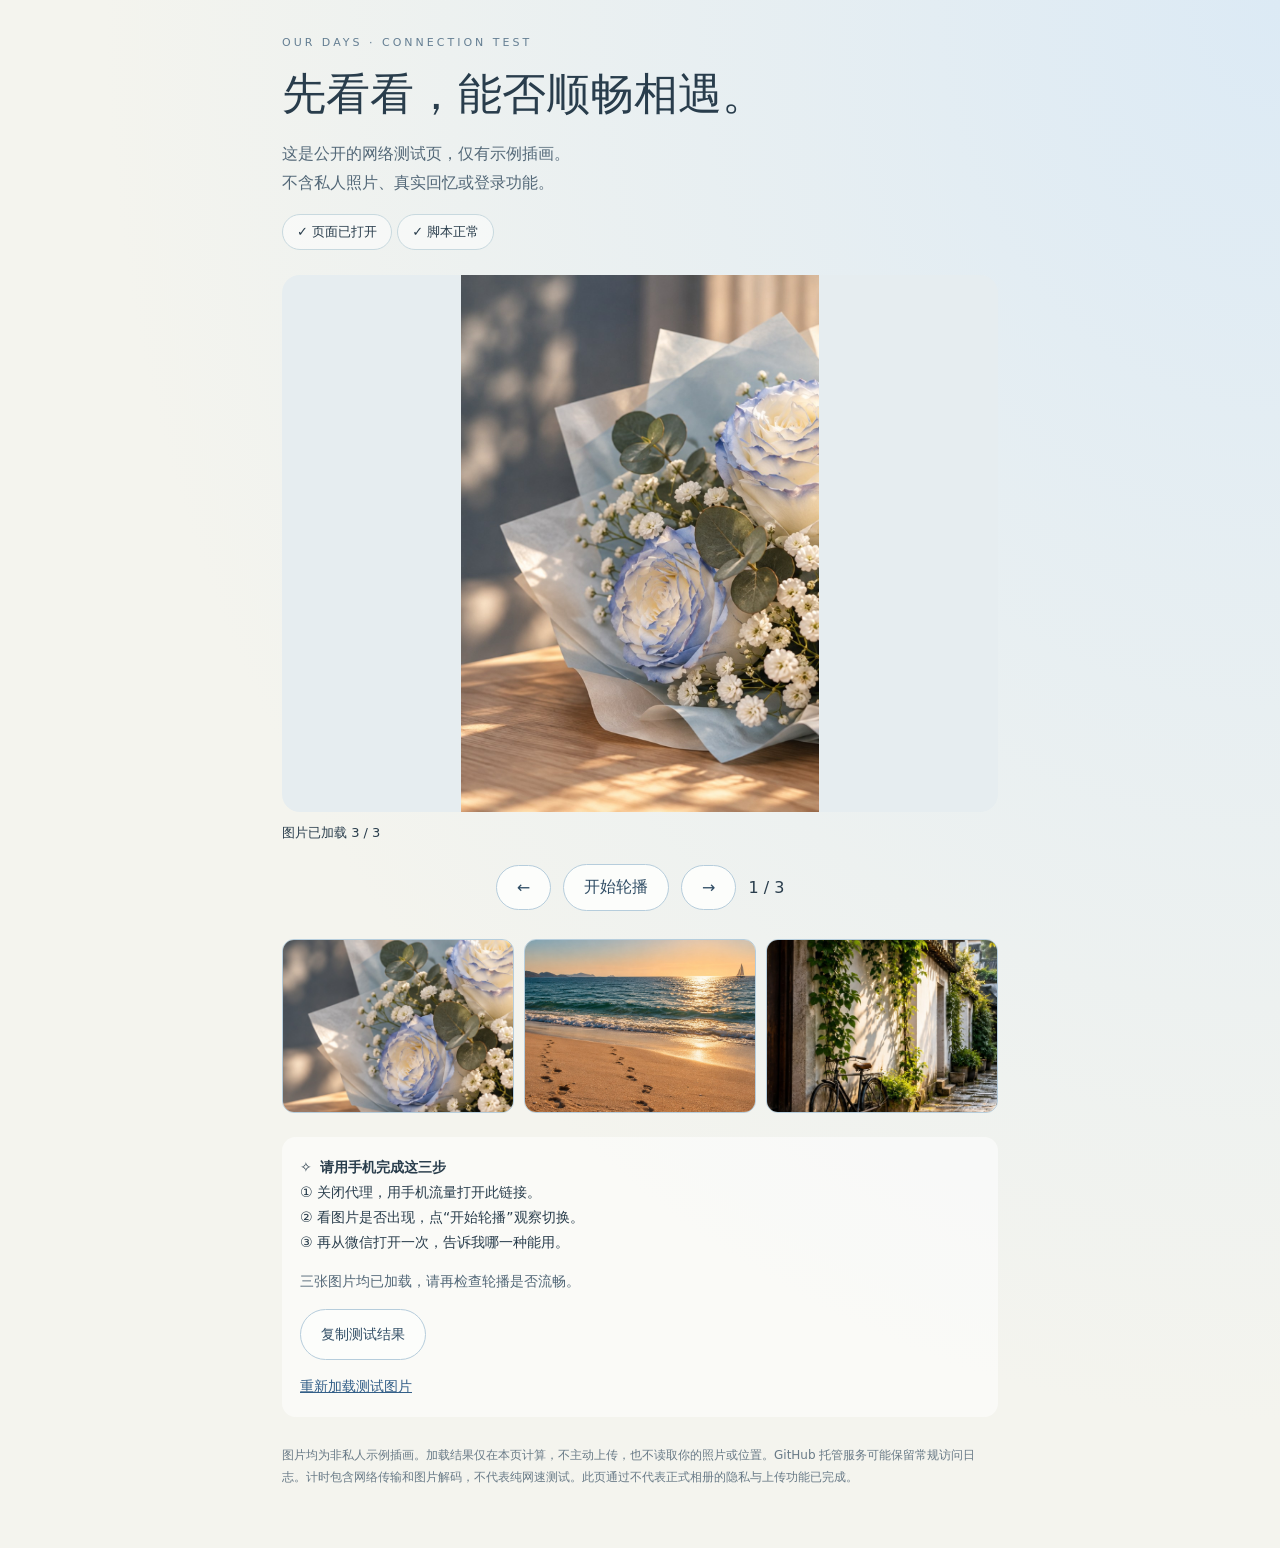
==== index.html @ d4336626 "Add sample-only mobile connectivity test" ====
<!doctype html>
<html lang="zh-CN"><head><meta charset="utf-8"><meta name="viewport" content="width=device-width,initial-scale=1"><meta name="robots" content="noindex,nofollow"><title>相册 · 手机访问测试</title>
<style>
:root{color-scheme:light;font-family:system-ui,-apple-system,"Microsoft YaHei",sans-serif;color:#293d4c;background:#f4f4ee}*{box-sizing:border-box}body{margin:0;background:radial-gradient(ellipse at top right,#dceaf5,transparent 65%);min-height:100vh}main{max-width:760px;margin:auto;padding:36px 22px 60px}.eyebrow{font-size:11px;letter-spacing:3px;color:#657f93}h1{font-family:Georgia,"Songti SC",serif;font-size:clamp(30px,7vw,44px);font-weight:500;margin:16px 0}p{line-height:1.8;color:#536878}.pill{display:inline-block;padding:8px 14px;border:1px solid #c8d9df;border-radius:24px;font-size:13px;background:#ffffff80}.stage{margin:25px 0 12px;position:relative;background:#e6edf0;border-radius:18px;overflow:hidden;aspect-ratio:4/3}.stage img{width:100%;height:100%;object-fit:contain}.status{font-size:13px;min-height:24px}.controls{display:flex;align-items:center;gap:12px;justify-content:center;margin:16px 0 28px}button{border:1px solid #b6cddc;background:#fcfdfb;color:#304d65;border-radius:30px;padding:12px 20px;font:inherit;cursor:pointer}button:focus-visible,a:focus-visible{outline:3px solid #537eaa;outline-offset:4px}.grid{display:grid;grid-template-columns:repeat(3,1fr);gap:10px}.grid button{padding:0;border-radius:12px;overflow:hidden;aspect-ratio:4/3}.grid img{width:100%;height:100%;object-fit:cover}.result{margin-top:24px;padding:18px;background:#ffffff90;border-radius:14px;line-height:1.8;font-size:14px}textarea{width:100%;min-height:180px;background:#fff;border:1px solid #c8d9df;border-radius:12px;padding:12px;font:inherit;font-size:13px;margin-top:12px}footer{margin-top:28px;font-size:12px;color:#687a87;line-height:1.8}a{color:#335f88}.orbit{display:inline-block;animation:turn 8s linear infinite;margin-right:8px}@keyframes turn{to{transform:rotate(360deg)}}@media(prefers-reduced-motion:reduce){.orbit{animation:none}}
</style></head><body><main>
<div class="eyebrow">OUR DAYS · CONNECTION TEST</div><h1>先看看，能否顺畅相遇。</h1>
<p>这是公开的网络测试页，仅有示例插画。<br>不含私人照片、真实回忆或登录功能。</p>
<span class="pill">✓ 页面已打开</span> <span class="pill" id="scriptStatus">脚本等待启动</span>
<div class="stage"><img id="hero" alt="示例风景，等待加载"></div>
<div class="status" id="imageStatus" role="status" aria-live="polite">准备加载 3 张示例图片…</div>
<div class="controls"><button id="prev" aria-label="上一张">←</button><button id="play">开始轮播</button><button id="next" aria-label="下一张">→</button><span id="page">1 / 3</span></div>
<div class="grid" id="thumbs"></div>
<div class="result"><strong><span class="orbit" aria-hidden="true">✧</span>请用手机完成这三步</strong><br>① 关闭代理，用手机流量打开此链接。<br>② 看图片是否出现，点“开始轮播”观察切换。<br>③ 再从微信打开一次，告诉我哪一种能用。<p id="summary">加载测试进行中…</p><button id="copy">复制测试结果</button><textarea id="report" aria-label="可复制的测试结果" readonly hidden></textarea><p id="copyStatus" role="status"></p><a href="?fresh=1" id="retry">重新加载测试图片</a></div>
<footer>图片均为非私人示例插画。加载结果仅在本页计算，不主动上传，也不读取你的照片或位置。GitHub 托管服务可能保留常规访问日志。计时包含网络传输和图片解码，不代表纯网速测试。此页通过不代表正式相册的隐私与上传功能已完成。</footer>
<noscript><p>浏览器未运行 JavaScript，自动检测与轮播不可用。</p></noscript>
<script src="app.js"></script></main></body></html>
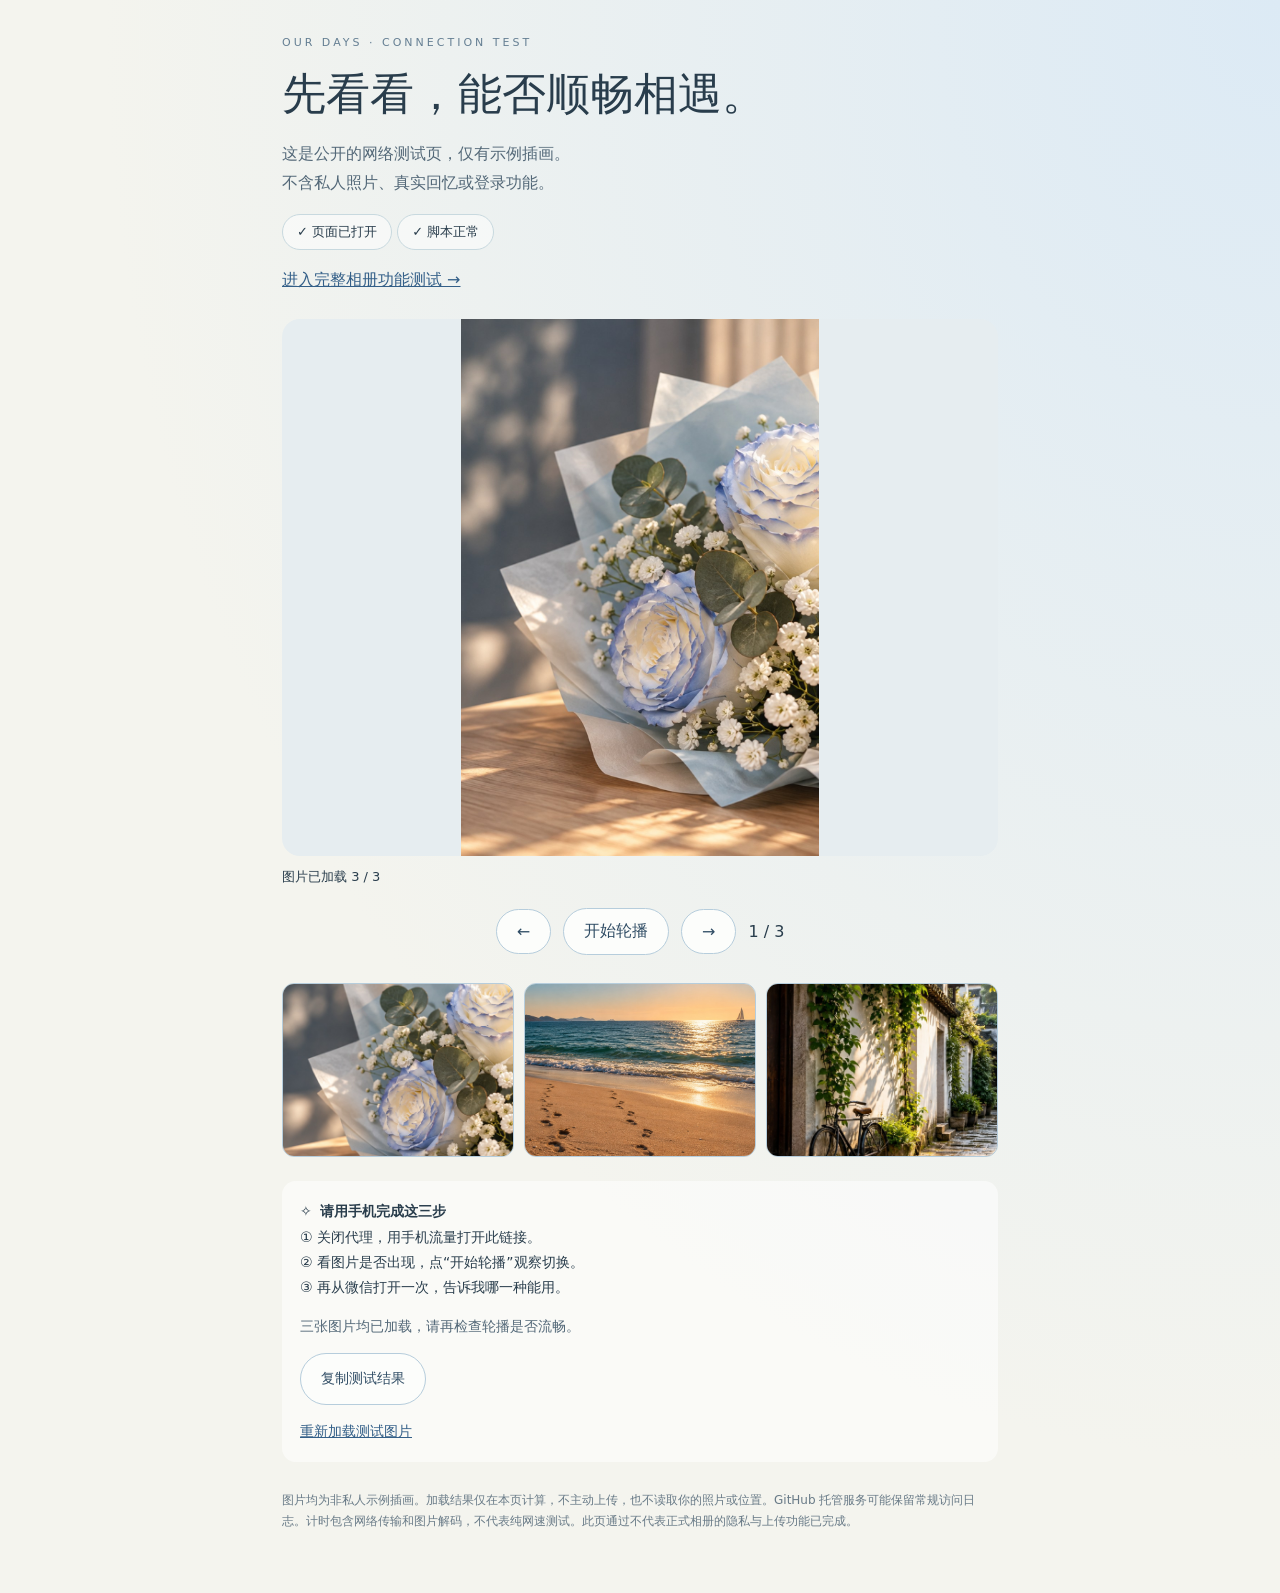
==== commit a8d41688: "Add full album interface with synthetic test records" ====
--- a/index.html
+++ b/index.html
@@ -6,6 +6,7 @@
 <div class="eyebrow">OUR DAYS · CONNECTION TEST</div><h1>先看看，能否顺畅相遇。</h1>
 <p>这是公开的网络测试页，仅有示例插画。<br>不含私人照片、真实回忆或登录功能。</p>
 <span class="pill">✓ 页面已打开</span> <span class="pill" id="scriptStatus">脚本等待启动</span>
+<p><a href="album/?theme=blue-letter">进入完整相册功能测试 →</a></p>
 <div class="stage"><img id="hero" alt="示例风景，等待加载"></div>
 <div class="status" id="imageStatus" role="status" aria-live="polite">准备加载 3 张示例图片…</div>
 <div class="controls"><button id="prev" aria-label="上一张">←</button><button id="play">开始轮播</button><button id="next" aria-label="下一张">→</button><span id="page">1 / 3</span></div>
